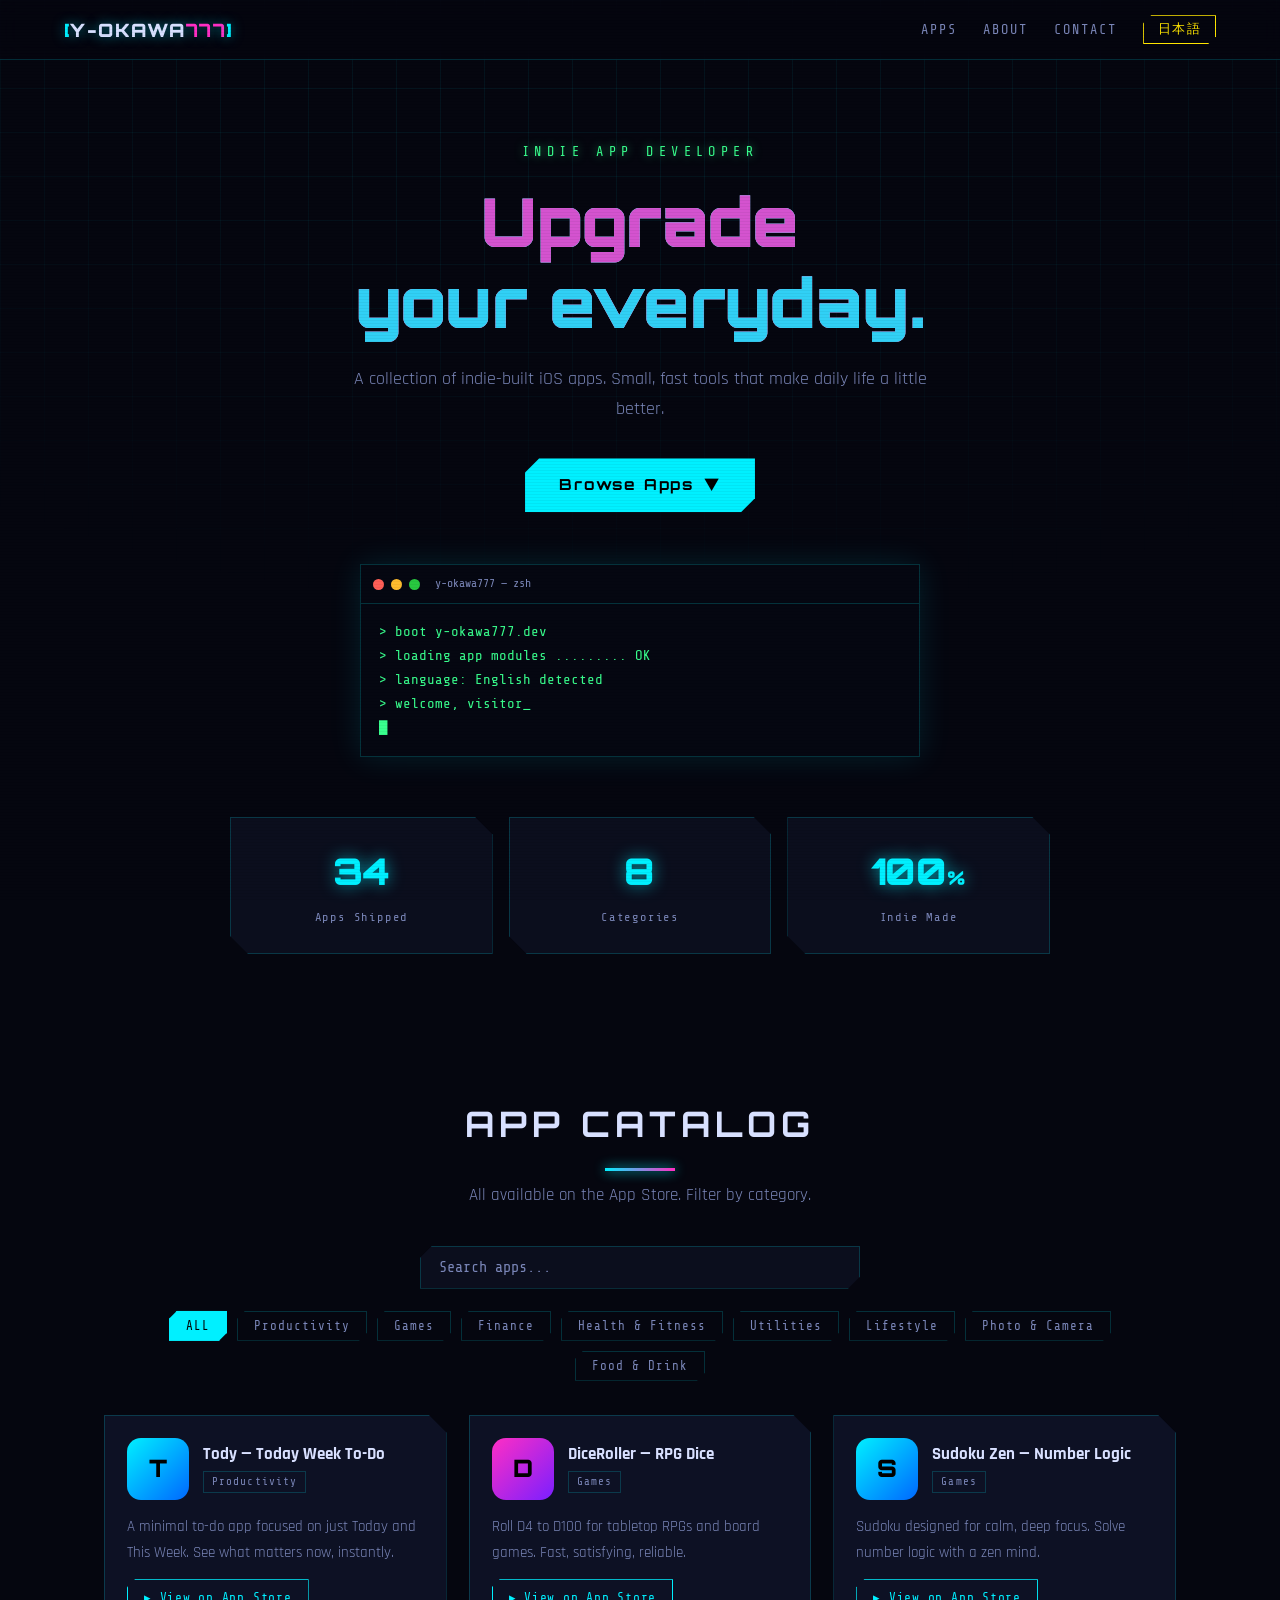
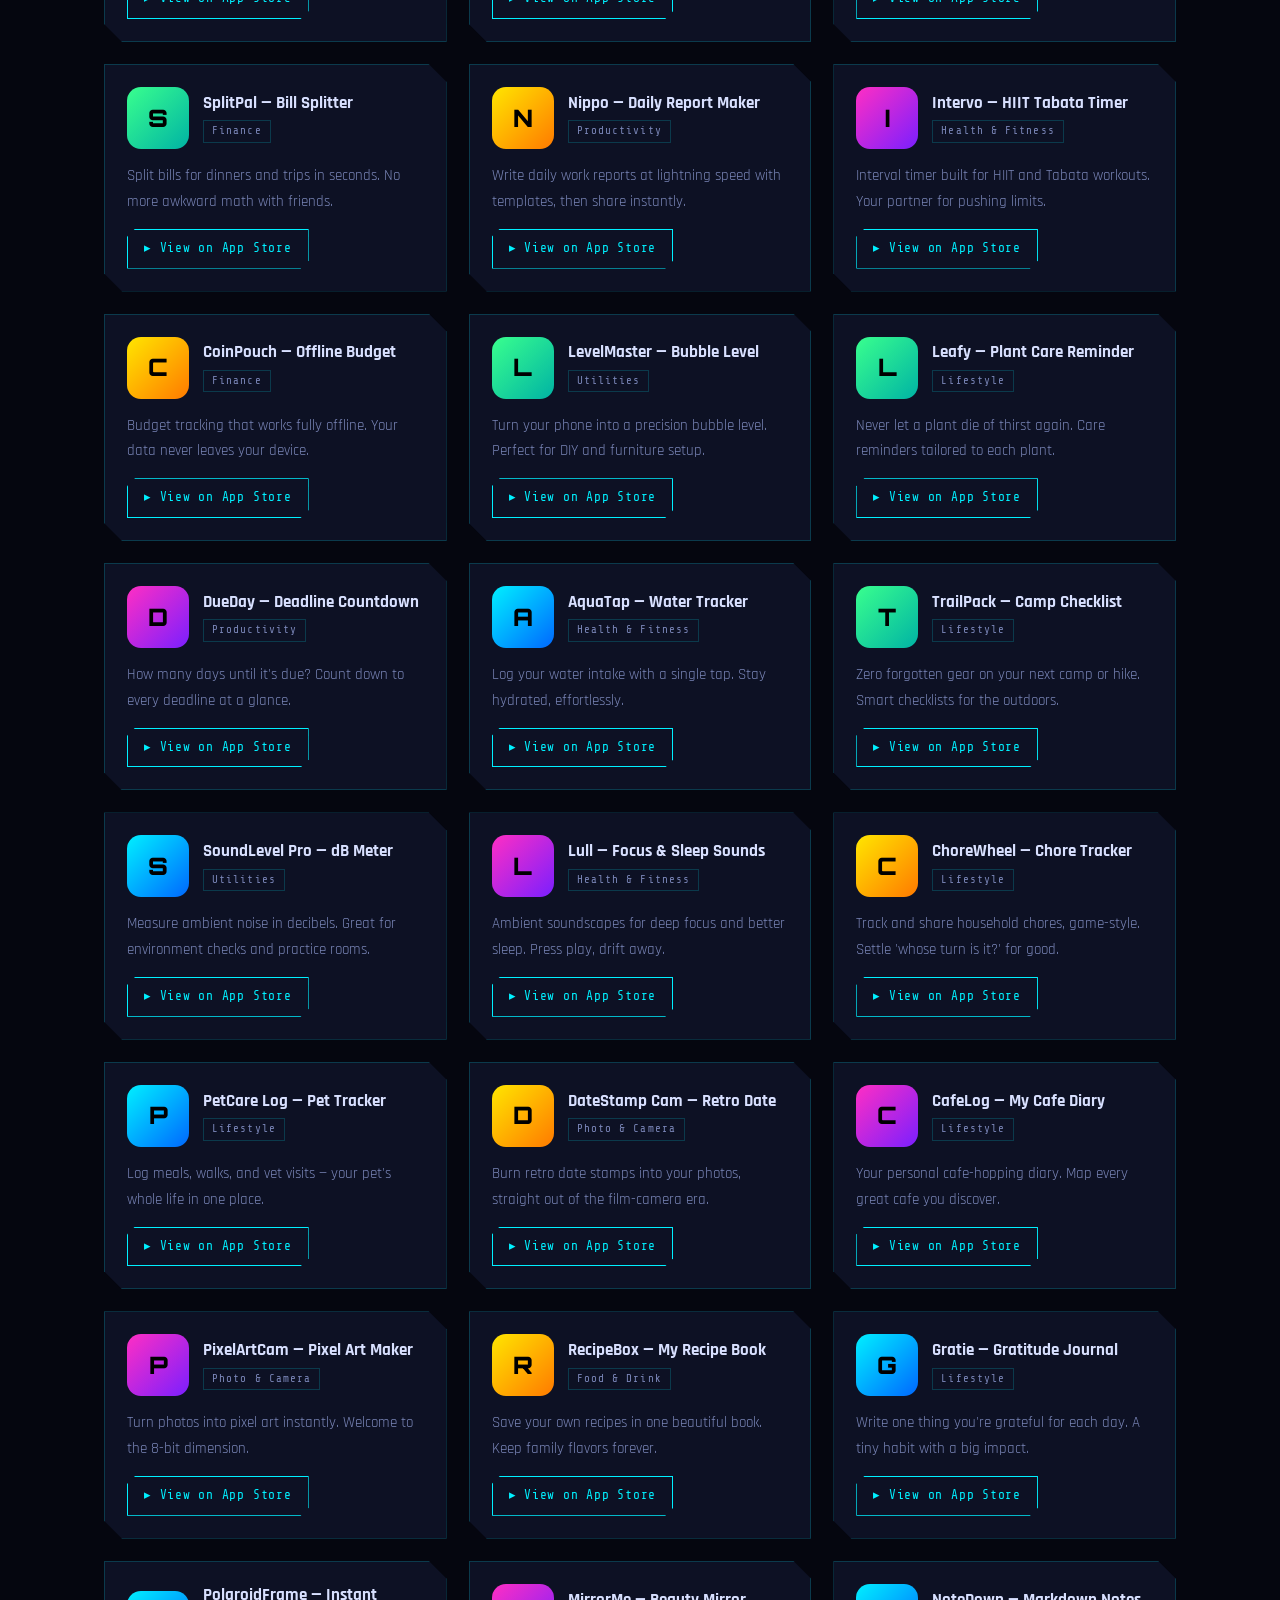
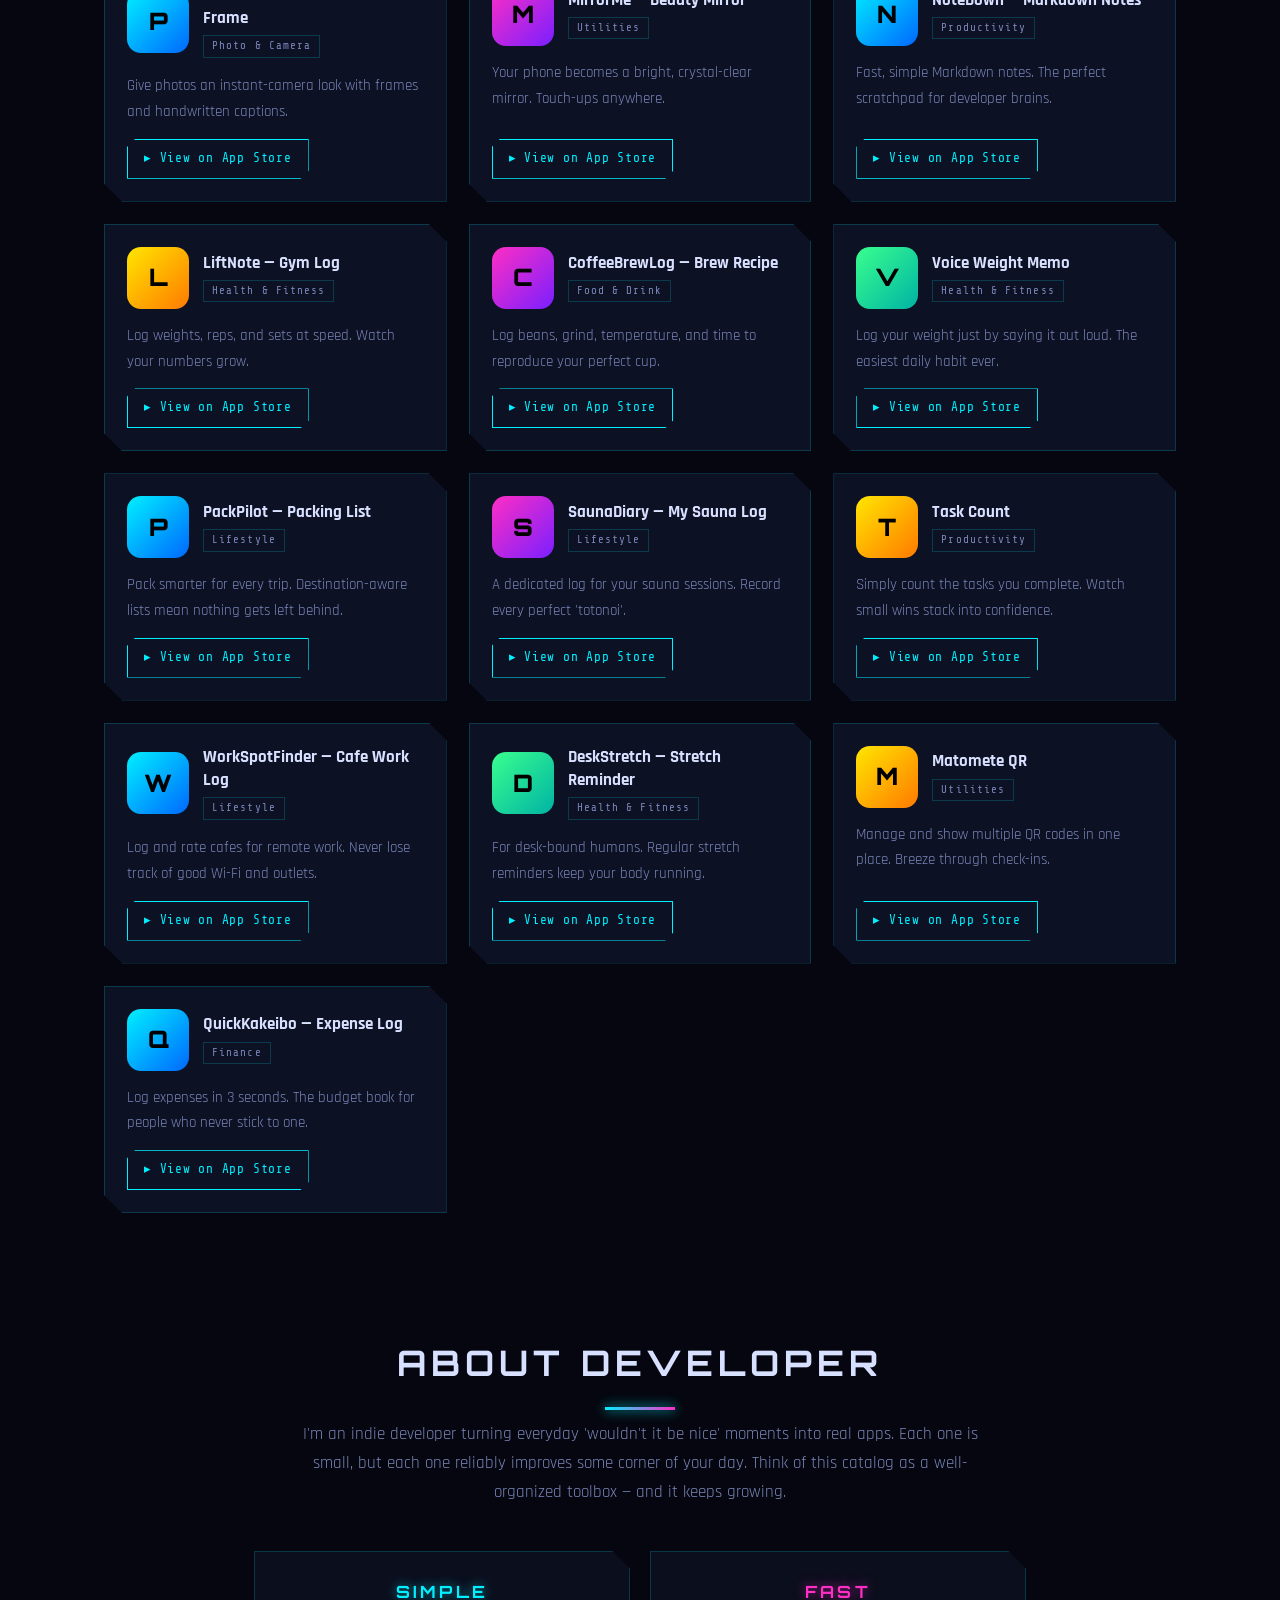
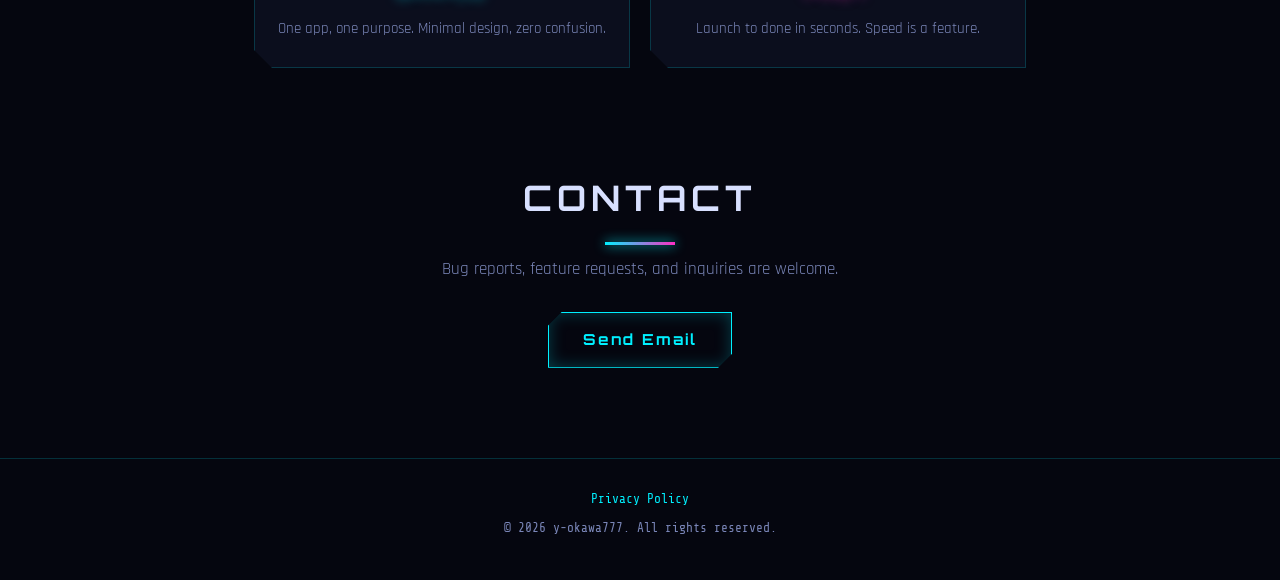
==== index.html @ a29d9a90 "サイバーパンク風デベロッパーサイトを新規作成 - 全34アプリのカタログを掲載する1ページ構成のサイト (index.html + assets/) - ブラウザ言語で日本語/英語を自動切替、手動トグ" ====
<!DOCTYPE html>
<html lang="ja">
<head>
  <meta charset="UTF-8">
  <meta name="viewport" content="width=device-width, initial-scale=1.0">
  <title>Y-OKAWA777 // Indie App Foundry</title>
  <meta name="description" content="個人開発iOSアプリのカタログ。Indie-built iOS apps that upgrade your everyday.">
  <meta property="og:title" content="Y-OKAWA777 // Indie App Foundry">
  <meta property="og:description" content="Indie-built iOS apps that upgrade your everyday.">
  <meta property="og:type" content="website">
  <link rel="preconnect" href="https://fonts.googleapis.com">
  <link rel="preconnect" href="https://fonts.gstatic.com" crossorigin>
  <link href="https://fonts.googleapis.com/css2?family=Orbitron:wght@500;700;900&family=Share+Tech+Mono&family=Rajdhani:wght@500;600;700&family=Noto+Sans+JP:wght@400;500;700&display=swap" rel="stylesheet">
  <link rel="stylesheet" href="assets/css/style.css">
  <link rel="icon" href="data:image/svg+xml,<svg xmlns='http://www.w3.org/2000/svg' viewBox='0 0 100 100'><text y='.9em' font-size='90'>⚡</text></svg>">
</head>
<body>
  <!-- 背景演出レイヤー -->
  <div class="bg-grid" aria-hidden="true"></div>
  <div class="scanlines" aria-hidden="true"></div>

  <!-- ヘッダー -->
  <header class="site-header">
    <a class="logo" href="#top">
      <span class="logo-bracket">[</span>Y-OKAWA<span class="logo-num">777</span><span class="logo-bracket">]</span>
    </a>
    <nav class="site-nav">
      <a href="#apps" data-i18n="nav.apps">APPS</a>
      <a href="#about" data-i18n="nav.about">ABOUT</a>
      <a href="#contact" data-i18n="nav.contact">CONTACT</a>
      <button id="lang-toggle" class="lang-toggle" type="button" aria-label="Switch language">
        <span data-i18n="lang.switch">EN</span>
      </button>
    </nav>
  </header>

  <main id="top">
    <!-- ヒーロー -->
    <section class="hero">
      <p class="hero-eyebrow" data-i18n="hero.eyebrow">INDIE APP DEVELOPER</p>
      <h1 class="hero-title">
        <span class="glitch" data-i18n="hero.title.line1">日常を、</span><br>
        <span class="glitch glitch-alt" data-i18n="hero.title.line2">アップグレードせよ。</span>
      </h1>
      <p class="hero-sub" data-i18n="hero.sub"></p>
      <a class="cta-btn" href="#apps"><span data-i18n="hero.cta">アプリを見る</span><span class="cta-arrow">▼</span></a>

      <!-- ターミナル風演出 -->
      <div class="terminal" aria-hidden="true">
        <div class="terminal-bar">
          <span class="t-dot t-red"></span><span class="t-dot t-yellow"></span><span class="t-dot t-green"></span>
          <span class="terminal-title">y-okawa777 — zsh</span>
        </div>
        <div class="terminal-body" id="terminal-body"></div>
      </div>

      <!-- 統計 -->
      <div class="stats">
        <div class="stat"><span class="stat-num" id="stat-apps">0</span><span class="stat-label" data-i18n="stats.apps">Apps</span></div>
        <div class="stat"><span class="stat-num" id="stat-cats">0</span><span class="stat-label" data-i18n="stats.categories">Categories</span></div>
        <div class="stat"><span class="stat-num">100<small>%</small></span><span class="stat-label" data-i18n="stats.indie">Indie</span></div>
      </div>
    </section>

    <!-- アプリカタログ -->
    <section class="apps-section" id="apps">
      <h2 class="section-title" data-i18n="apps.title">APP CATALOG</h2>
      <p class="section-sub" data-i18n="apps.sub"></p>

      <div class="catalog-controls">
        <input type="search" id="app-search" class="app-search" data-i18n-placeholder="search.placeholder" placeholder="Search apps...">
        <div class="filters" id="filters"></div>
      </div>

      <div class="app-grid" id="app-grid"></div>
      <p class="empty-msg" id="empty-msg" data-i18n="empty.result" hidden></p>
    </section>

    <!-- 開発者について -->
    <section class="about-section" id="about">
      <h2 class="section-title" data-i18n="about.title">ABOUT DEVELOPER</h2>
      <p class="about-body" data-i18n="about.body"></p>
      <div class="about-points">
        <div class="point neon-cyan">
          <h3 data-i18n="about.point1.title">SIMPLE</h3>
          <p data-i18n="about.point1.body"></p>
        </div>
        <div class="point neon-magenta">
          <h3 data-i18n="about.point2.title">FAST</h3>
          <p data-i18n="about.point2.body"></p>
        </div>
      </div>
    </section>

    <!-- コンタクト -->
    <section class="contact-section" id="contact">
      <h2 class="section-title" data-i18n="contact.title">CONTACT</h2>
      <p class="contact-body" data-i18n="contact.body"></p>
      <a class="cta-btn cta-outline" href="mailto:app.yutech@gmail.com"><span data-i18n="contact.cta">Send Email</span></a>
    </section>
  </main>

  <footer class="site-footer">
    <a href="privacy/ja.md" id="privacy-link" data-i18n="footer.privacy">Privacy Policy</a>
    <p>© <span id="year"></span> y-okawa777. <span data-i18n="footer.rights">All rights reserved.</span></p>
  </footer>

  <script src="assets/js/apps-data.js"></script>
  <script src="assets/js/i18n.js"></script>
  <script src="assets/js/main.js"></script>
</body>
</html>
---- assets/css/style.css ----
/* ============================================================
   Y-OKAWA777 デベロッパーサイト — サイバーパンクテーマ
   カラー変更は :root の変数を編集するだけで全体に反映される。
   ============================================================ */
:root {
  --bg: #05060f;
  --bg-panel: #0b0e1d;
  --bg-card: #0d1124;
  --cyan: #00f0ff;
  --magenta: #ff2ec4;
  --yellow: #ffe600;
  --green: #39ff8e;
  --text: #d8e0ff;
  --text-dim: #7a86b8;
  --line: rgba(0, 240, 255, 0.18);
  --font-display: "Orbitron", "Noto Sans JP", sans-serif;
  --font-mono: "Share Tech Mono", monospace;
  --font-body: "Rajdhani", "Noto Sans JP", sans-serif;
  /* カードの角を斜めに切るクリップ */
  --clip-card: polygon(0 0, calc(100% - 18px) 0, 100% 18px, 100% 100%, 18px 100%, 0 calc(100% - 18px));
}

* { margin: 0; padding: 0; box-sizing: border-box; }
html { scroll-behavior: smooth; }

body {
  background: var(--bg);
  color: var(--text);
  font-family: var(--font-body);
  font-size: 17px;
  line-height: 1.7;
  overflow-x: hidden;
}

/* ---------- 背景演出 ---------- */
.bg-grid {
  position: fixed; inset: 0; z-index: -2;
  background-image:
    linear-gradient(rgba(0, 240, 255, 0.06) 1px, transparent 1px),
    linear-gradient(90deg, rgba(0, 240, 255, 0.06) 1px, transparent 1px);
  background-size: 44px 44px;
  mask-image: radial-gradient(ellipse 90% 70% at 50% 0%, #000 30%, transparent 100%);
  -webkit-mask-image: radial-gradient(ellipse 90% 70% at 50% 0%, #000 30%, transparent 100%);
}
.scanlines {
  position: fixed; inset: 0; z-index: 9999; pointer-events: none;
  background: repeating-linear-gradient(0deg, rgba(0,0,0,0.12) 0 1px, transparent 1px 3px);
  opacity: 0.35;
}

/* ---------- ヘッダー ---------- */
.site-header {
  position: sticky; top: 0; z-index: 100;
  display: flex; align-items: center; justify-content: space-between; gap: 16px;
  padding: 14px 5vw;
  background: rgba(5, 6, 15, 0.82);
  backdrop-filter: blur(12px);
  border-bottom: 1px solid var(--line);
}
.logo {
  font-family: var(--font-display); font-weight: 900; font-size: 1.15rem;
  color: var(--text); text-decoration: none; letter-spacing: 0.08em;
  text-shadow: 0 0 12px rgba(0, 240, 255, 0.5);
}
.logo-bracket { color: var(--cyan); }
.logo-num { color: var(--magenta); }
.site-nav { display: flex; align-items: center; gap: 26px; }
.site-nav a {
  color: var(--text-dim); text-decoration: none;
  font-family: var(--font-mono); font-size: 0.85rem; letter-spacing: 0.15em;
  transition: color 0.2s, text-shadow 0.2s;
}
.site-nav a:hover { color: var(--cyan); text-shadow: 0 0 10px var(--cyan); }
.lang-toggle {
  font-family: var(--font-mono); font-size: 0.8rem; letter-spacing: 0.1em;
  color: var(--yellow); background: transparent;
  border: 1px solid var(--yellow); padding: 5px 14px; cursor: pointer;
  white-space: nowrap;
  clip-path: polygon(8px 0, 100% 0, 100% calc(100% - 8px), calc(100% - 8px) 100%, 0 100%, 0 8px);
  transition: background 0.2s, color 0.2s, box-shadow 0.2s;
}
.lang-toggle:hover { background: var(--yellow); color: #000; box-shadow: 0 0 18px rgba(255, 230, 0, 0.6); }

/* ---------- ヒーロー ---------- */
.hero { max-width: 1100px; margin: 0 auto; padding: 80px 5vw 60px; text-align: center; }
.hero-eyebrow {
  font-family: var(--font-mono); color: var(--green); letter-spacing: 0.4em;
  font-size: 0.85rem; margin-bottom: 18px;
  text-shadow: 0 0 10px rgba(57, 255, 142, 0.6);
}
.hero-title {
  font-family: var(--font-display); font-weight: 900;
  font-size: clamp(2.1rem, 6vw, 4.2rem); line-height: 1.2; margin-bottom: 22px;
}
/* グリッチ演出: 疑似要素を色ずれさせて重ねる */
.glitch { position: relative; display: inline-block; color: var(--text); }
.glitch::before, .glitch::after {
  content: attr(data-text); position: absolute; inset: 0; opacity: 0.8;
}
.glitch::before { color: var(--cyan); animation: glitch-shift 3.2s infinite steps(1); }
.glitch::after { color: var(--magenta); animation: glitch-shift 2.7s infinite steps(1) reverse; }
.glitch-alt::before { color: var(--magenta); }
.glitch-alt::after { color: var(--cyan); }
@keyframes glitch-shift {
  0%, 87%, 100% { transform: none; clip-path: inset(0 0 100% 0); }
  88% { transform: translate(-3px, 2px); clip-path: inset(10% 0 55% 0); }
  91% { transform: translate(3px, -2px); clip-path: inset(60% 0 15% 0); }
  94% { transform: translate(-2px, -1px); clip-path: inset(30% 0 40% 0); }
  97% { transform: none; clip-path: inset(0 0 100% 0); }
}
.hero-sub { color: var(--text-dim); max-width: 620px; margin: 0 auto 34px; font-size: 1.1rem; }

.cta-btn {
  display: inline-flex; align-items: center; gap: 10px;
  font-family: var(--font-display); font-weight: 700; letter-spacing: 0.12em;
  font-size: 0.95rem; color: #000; background: var(--cyan);
  padding: 14px 34px; text-decoration: none;
  clip-path: polygon(14px 0, 100% 0, 100% calc(100% - 14px), calc(100% - 14px) 100%, 0 100%, 0 14px);
  box-shadow: 0 0 24px rgba(0, 240, 255, 0.45);
  transition: transform 0.15s, box-shadow 0.2s;
}
.cta-btn:hover { transform: translateY(-2px); box-shadow: 0 0 40px rgba(0, 240, 255, 0.8); }
.cta-arrow { animation: bob 1.6s ease-in-out infinite; }
@keyframes bob { 0%, 100% { transform: translateY(0); } 50% { transform: translateY(4px); } }
.cta-outline {
  background: transparent; color: var(--cyan);
  border: 1px solid var(--cyan); box-shadow: 0 0 16px rgba(0, 240, 255, 0.25) inset;
}
.cta-outline:hover { background: var(--cyan); color: #000; }

/* ---------- ターミナル ---------- */
.terminal {
  max-width: 560px; margin: 52px auto 0; text-align: left;
  background: rgba(6, 8, 18, 0.92); border: 1px solid var(--line);
  box-shadow: 0 0 30px rgba(0, 240, 255, 0.12);
}
.terminal-bar {
  display: flex; align-items: center; gap: 7px;
  padding: 9px 12px; border-bottom: 1px solid var(--line);
}
.t-dot { width: 11px; height: 11px; border-radius: 50%; }
.t-red { background: #ff5f57; } .t-yellow { background: #febc2e; } .t-green { background: #28c840; }
.terminal-title { margin-left: 8px; font-family: var(--font-mono); font-size: 0.72rem; color: var(--text-dim); }
.terminal-body {
  padding: 16px 18px; font-family: var(--font-mono); font-size: 0.88rem;
  color: var(--green); min-height: 118px; white-space: pre-wrap;
}
.terminal-body .cursor { animation: blink 0.9s steps(1) infinite; }
@keyframes blink { 50% { opacity: 0; } }

/* ---------- 統計 ---------- */
.stats {
  display: grid; grid-template-columns: repeat(auto-fit, minmax(150px, 1fr));
  gap: 16px; max-width: 820px; margin: 60px auto 0;
}
.stat {
  padding: 22px 10px; background: var(--bg-panel);
  border: 1px solid var(--line); clip-path: var(--clip-card);
}
.stat-num {
  display: block; font-family: var(--font-display); font-weight: 900;
  font-size: 2.3rem; color: var(--cyan); text-shadow: 0 0 16px rgba(0, 240, 255, 0.6);
}
.stat-num small { font-size: 1.2rem; }
.stat-label { font-family: var(--font-mono); font-size: 0.75rem; color: var(--text-dim); letter-spacing: 0.15em; }

/* ---------- セクション共通 ---------- */
.section-title {
  font-family: var(--font-display); font-weight: 700;
  font-size: clamp(1.5rem, 4vw, 2.2rem); letter-spacing: 0.14em;
  text-align: center; margin-bottom: 10px; position: relative;
}
.section-title::after {
  content: ""; display: block; width: 70px; height: 3px; margin: 14px auto 0;
  background: linear-gradient(90deg, var(--cyan), var(--magenta));
  box-shadow: 0 0 12px var(--cyan);
}
.section-sub { text-align: center; color: var(--text-dim); margin-bottom: 36px; }

/* ---------- カタログ ---------- */
.apps-section { max-width: 1200px; margin: 0 auto; padding: 80px 5vw; }
.catalog-controls { margin-bottom: 34px; }
.app-search {
  display: block; width: min(440px, 100%); margin: 0 auto 22px;
  background: var(--bg-panel); color: var(--text);
  border: 1px solid var(--line); padding: 12px 18px;
  font-family: var(--font-mono); font-size: 0.95rem;
  clip-path: polygon(12px 0, 100% 0, 100% calc(100% - 12px), calc(100% - 12px) 100%, 0 100%, 0 12px);
  outline: none; transition: border-color 0.2s, box-shadow 0.2s;
}
.app-search:focus { border-color: var(--cyan); box-shadow: 0 0 16px rgba(0, 240, 255, 0.35); }
.app-search::placeholder { color: var(--text-dim); }

.filters { display: flex; flex-wrap: wrap; gap: 10px; justify-content: center; }
.filter-btn {
  font-family: var(--font-mono); font-size: 0.78rem; letter-spacing: 0.08em;
  color: var(--text-dim); background: transparent; border: 1px solid var(--line);
  padding: 7px 16px; cursor: pointer;
  clip-path: polygon(8px 0, 100% 0, 100% calc(100% - 8px), calc(100% - 8px) 100%, 0 100%, 0 8px);
  transition: all 0.2s;
}
.filter-btn:hover { color: var(--cyan); border-color: var(--cyan); }
.filter-btn.active {
  color: #000; background: var(--cyan); border-color: var(--cyan);
  box-shadow: 0 0 14px rgba(0, 240, 255, 0.5);
}

.app-grid {
  display: grid; grid-template-columns: repeat(auto-fill, minmax(290px, 1fr));
  gap: 22px;
}

/* ---------- アプリカード ---------- */
.app-card {
  position: relative; display: flex; flex-direction: column; gap: 14px;
  background: var(--bg-card); border: 1px solid var(--line);
  padding: 22px; clip-path: var(--clip-card);
  opacity: 0; transform: translateY(24px);
  transition: opacity 0.5s, transform 0.5s, border-color 0.25s, box-shadow 0.25s;
}
.app-card.visible { opacity: 1; transform: translateY(0); }
.app-card:hover { transform: translateY(-5px); }
/* アクセントカラー別ホバーグロー */
.app-card[data-accent="cyan"]:hover    { border-color: var(--cyan);    box-shadow: 0 0 26px rgba(0, 240, 255, 0.35); }
.app-card[data-accent="magenta"]:hover { border-color: var(--magenta); box-shadow: 0 0 26px rgba(255, 46, 196, 0.35); }
.app-card[data-accent="yellow"]:hover  { border-color: var(--yellow);  box-shadow: 0 0 26px rgba(255, 230, 0, 0.30); }
.app-card[data-accent="green"]:hover   { border-color: var(--green);   box-shadow: 0 0 26px rgba(57, 255, 142, 0.30); }

.card-head { display: flex; align-items: center; gap: 14px; }
.app-icon {
  width: 62px; height: 62px; border-radius: 14px; flex-shrink: 0;
  border: 1px solid var(--line); object-fit: cover;
  background: var(--bg-panel);
}
/* アイコン取得前のプレースホルダ (頭文字表示) */
.app-icon-ph {
  width: 62px; height: 62px; border-radius: 14px; flex-shrink: 0;
  display: flex; align-items: center; justify-content: center;
  font-family: var(--font-display); font-weight: 900; font-size: 1.5rem; color: #000;
}
.app-icon-ph[data-accent="cyan"]    { background: linear-gradient(135deg, var(--cyan), #0068ff); }
.app-icon-ph[data-accent="magenta"] { background: linear-gradient(135deg, var(--magenta), #7a1fff); }
.app-icon-ph[data-accent="yellow"]  { background: linear-gradient(135deg, var(--yellow), #ff7a00); }
.app-icon-ph[data-accent="green"]   { background: linear-gradient(135deg, var(--green), #00b3a4); }

.app-name { font-family: var(--font-body); font-weight: 700; font-size: 1.08rem; line-height: 1.35; }
.app-category {
  display: inline-block; margin-top: 4px;
  font-family: var(--font-mono); font-size: 0.68rem; letter-spacing: 0.1em;
  color: var(--text-dim); border: 1px solid var(--line); padding: 1px 8px;
}
.app-desc { color: var(--text-dim); font-size: 0.95rem; flex-grow: 1; }
.app-link {
  display: inline-flex; align-items: center; gap: 8px; align-self: flex-start;
  font-family: var(--font-mono); font-size: 0.8rem; letter-spacing: 0.06em;
  color: var(--cyan); text-decoration: none;
  border: 1px solid var(--cyan); padding: 8px 16px;
  clip-path: polygon(8px 0, 100% 0, 100% calc(100% - 8px), calc(100% - 8px) 100%, 0 100%, 0 8px);
  transition: background 0.2s, color 0.2s, box-shadow 0.2s;
}
.app-link:hover { background: var(--cyan); color: #000; box-shadow: 0 0 18px rgba(0, 240, 255, 0.55); }
.empty-msg { text-align: center; color: var(--text-dim); font-family: var(--font-mono); padding: 40px 0; }

/* ---------- ABOUT ---------- */
.about-section { max-width: 900px; margin: 0 auto; padding: 40px 5vw 80px; }
.about-body { text-align: center; color: var(--text-dim); max-width: 680px; margin: 0 auto 44px; }
.about-points { display: grid; grid-template-columns: repeat(auto-fit, minmax(220px, 1fr)); gap: 20px; }
.point {
  background: var(--bg-panel); border: 1px solid var(--line);
  padding: 26px 22px; clip-path: var(--clip-card); text-align: center;
}
.point h3 { font-family: var(--font-display); letter-spacing: 0.18em; margin-bottom: 10px; font-size: 1.05rem; }
.point p { color: var(--text-dim); font-size: 0.92rem; }
.neon-cyan h3    { color: var(--cyan);    text-shadow: 0 0 12px rgba(0, 240, 255, 0.6); }
.neon-magenta h3 { color: var(--magenta); text-shadow: 0 0 12px rgba(255, 46, 196, 0.6); }
.neon-yellow h3  { color: var(--yellow);  text-shadow: 0 0 12px rgba(255, 230, 0, 0.6); }

/* ---------- CONTACT ---------- */
.contact-section { text-align: center; padding: 20px 5vw 90px; }
.contact-body { color: var(--text-dim); margin-bottom: 28px; }

/* ---------- フッター ---------- */
.site-footer {
  text-align: center; padding: 30px 5vw 40px;
  border-top: 1px solid var(--line);
  font-family: var(--font-mono); font-size: 0.8rem; color: var(--text-dim);
}
.site-footer a { color: var(--cyan); text-decoration: none; }
.site-footer a:hover { text-shadow: 0 0 10px var(--cyan); }
.site-footer p { margin-top: 8px; }

/* ---------- レスポンシブ ---------- */
@media (max-width: 640px) {
  .site-header { flex-wrap: wrap; justify-content: center; row-gap: 10px; }
  .logo { font-size: 1rem; white-space: nowrap; }
  .site-nav { width: 100%; justify-content: center; gap: 16px; }
  .site-nav a { font-size: 0.75rem; }
  .lang-toggle { padding: 4px 10px; font-size: 0.72rem; }
  .hero { padding-top: 56px; }
  .stats { grid-template-columns: repeat(2, 1fr); }
}

/* アニメーション抑制設定を尊重 */
@media (prefers-reduced-motion: reduce) {
  *, *::before, *::after { animation: none !important; transition: none !important; }
  .app-card { opacity: 1; transform: none; }
}
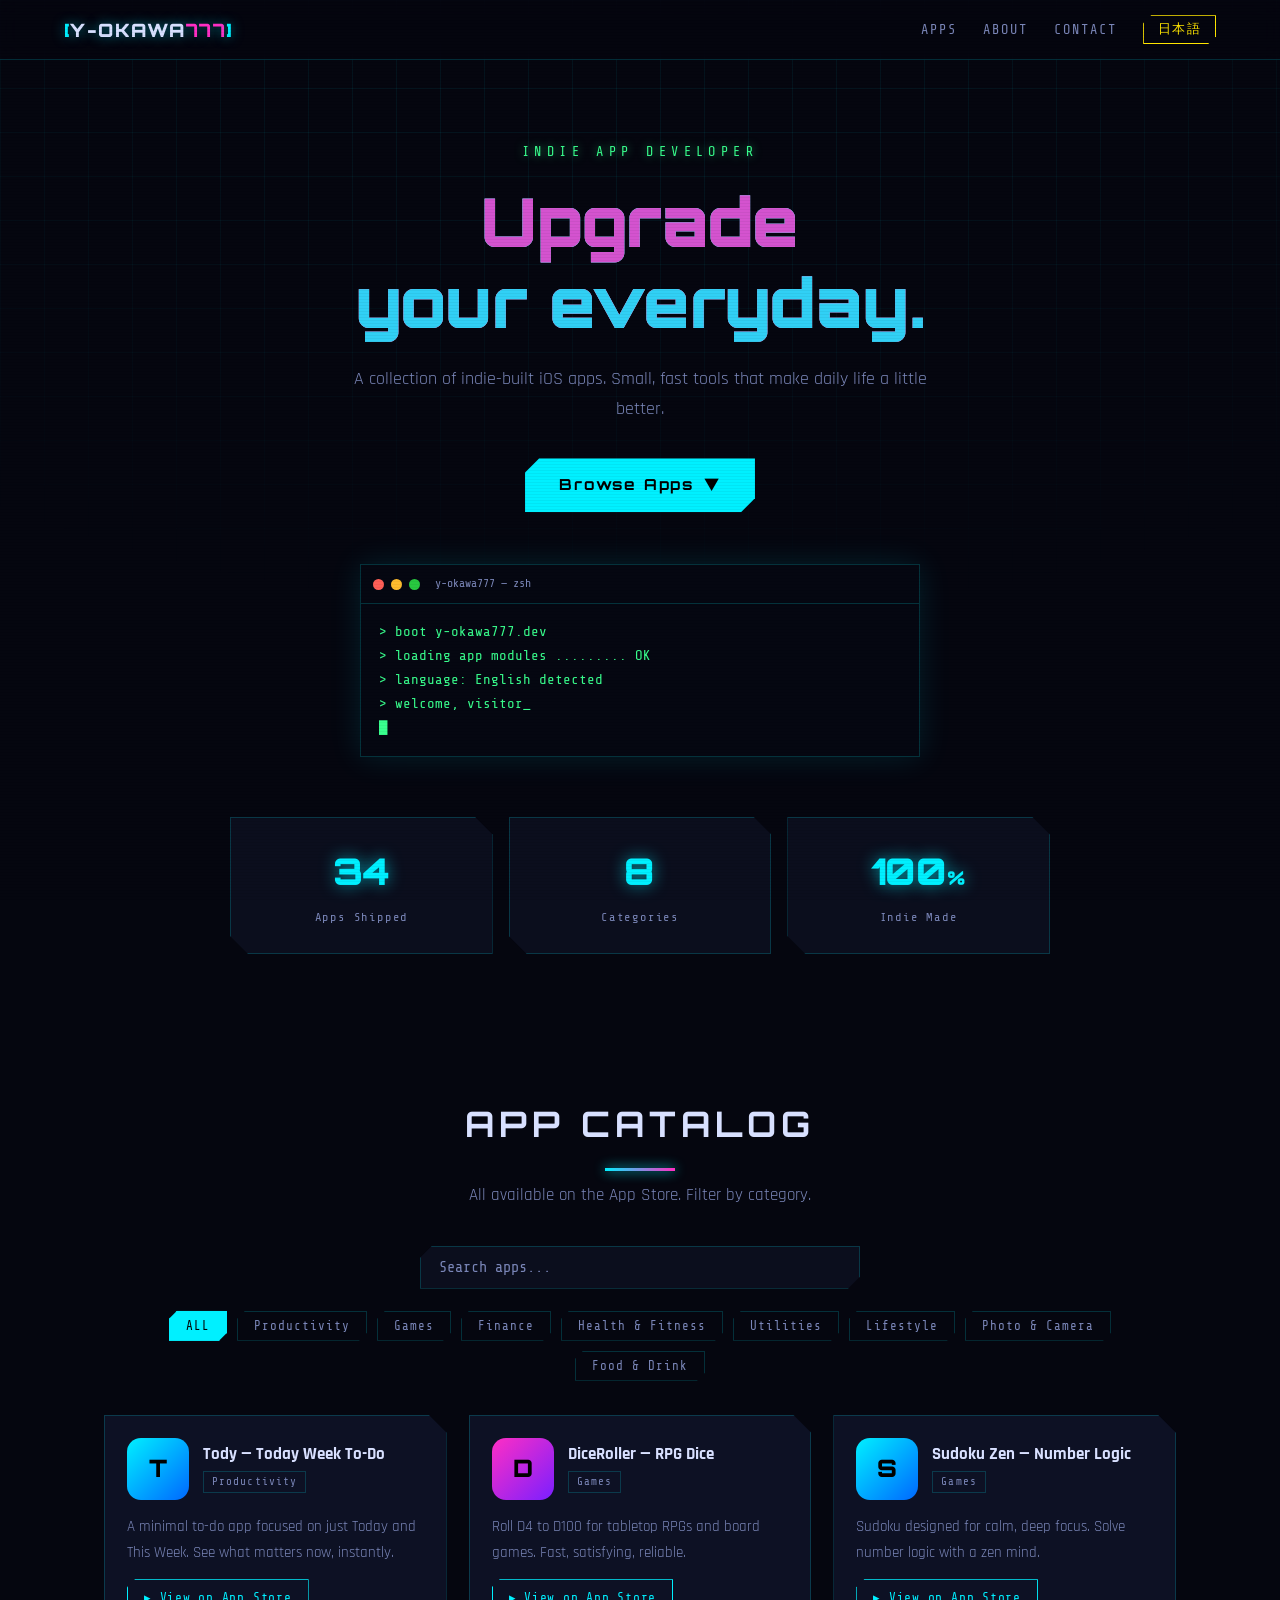
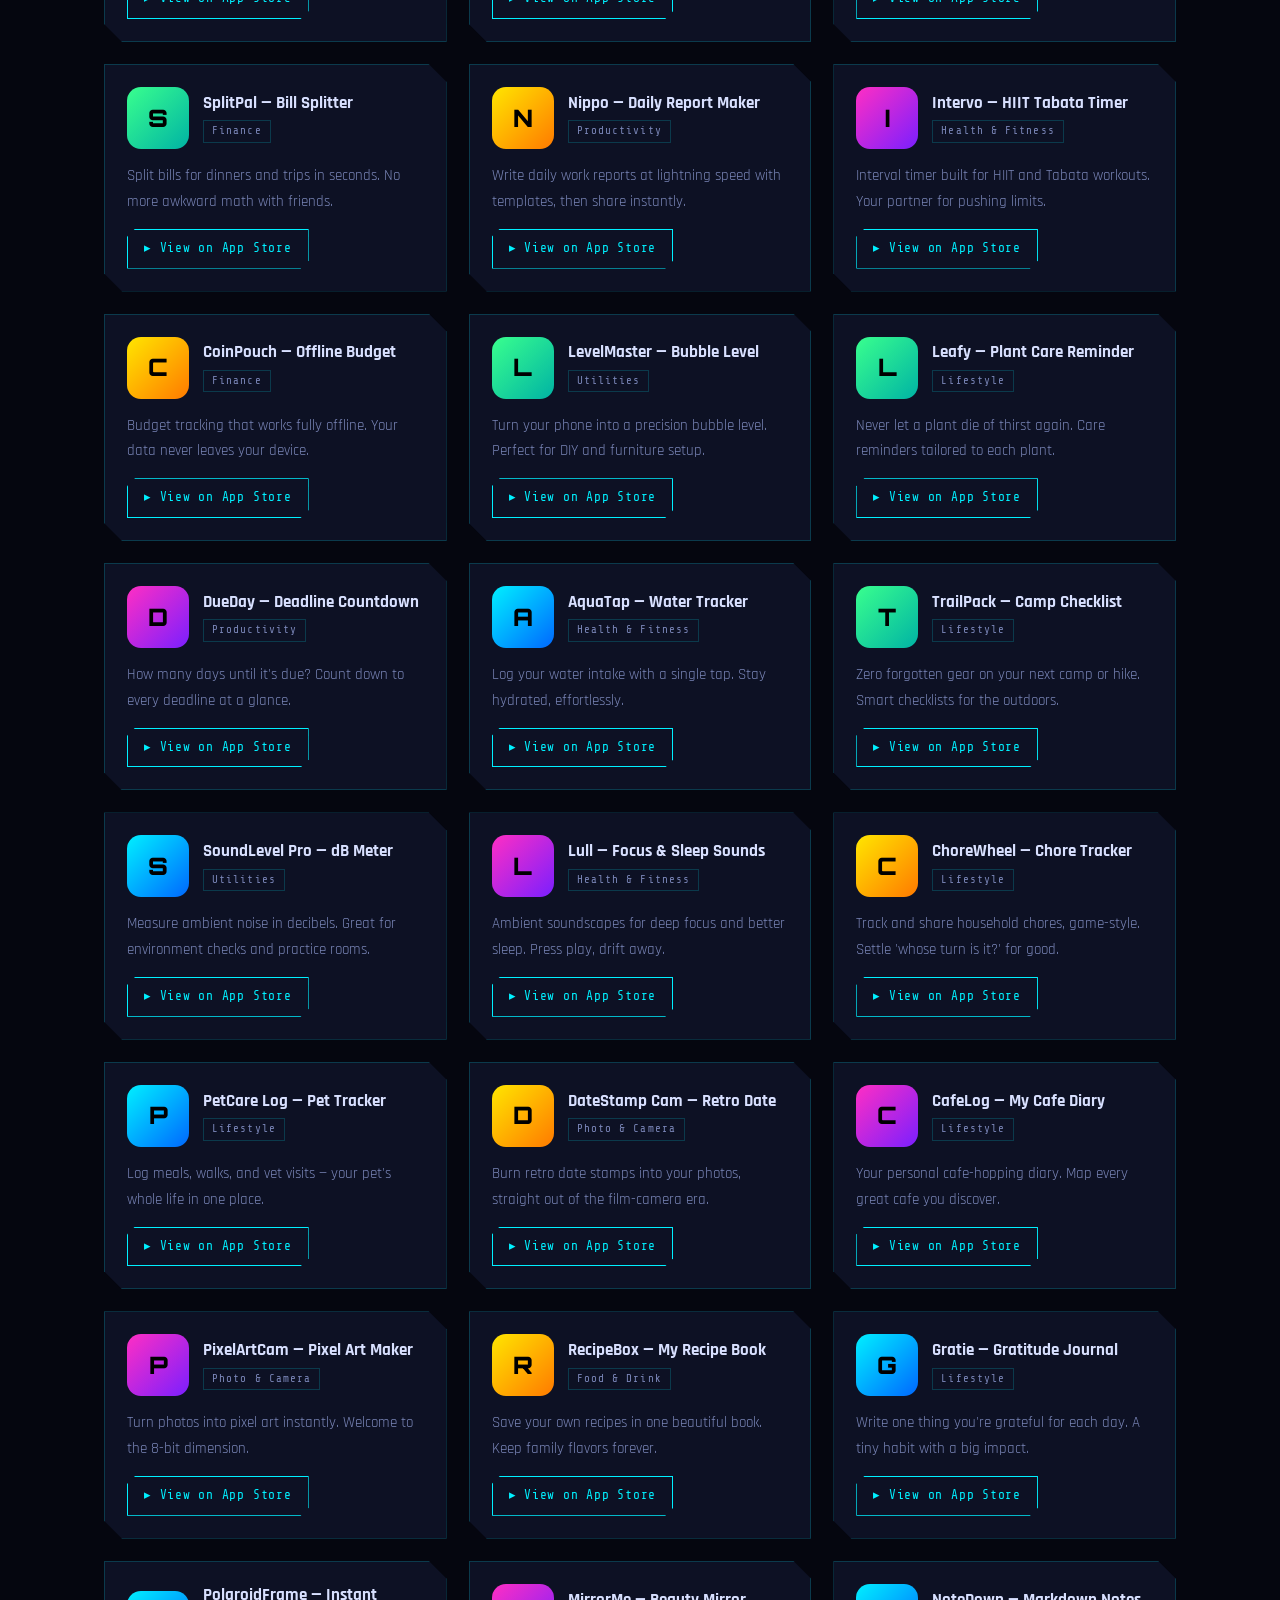
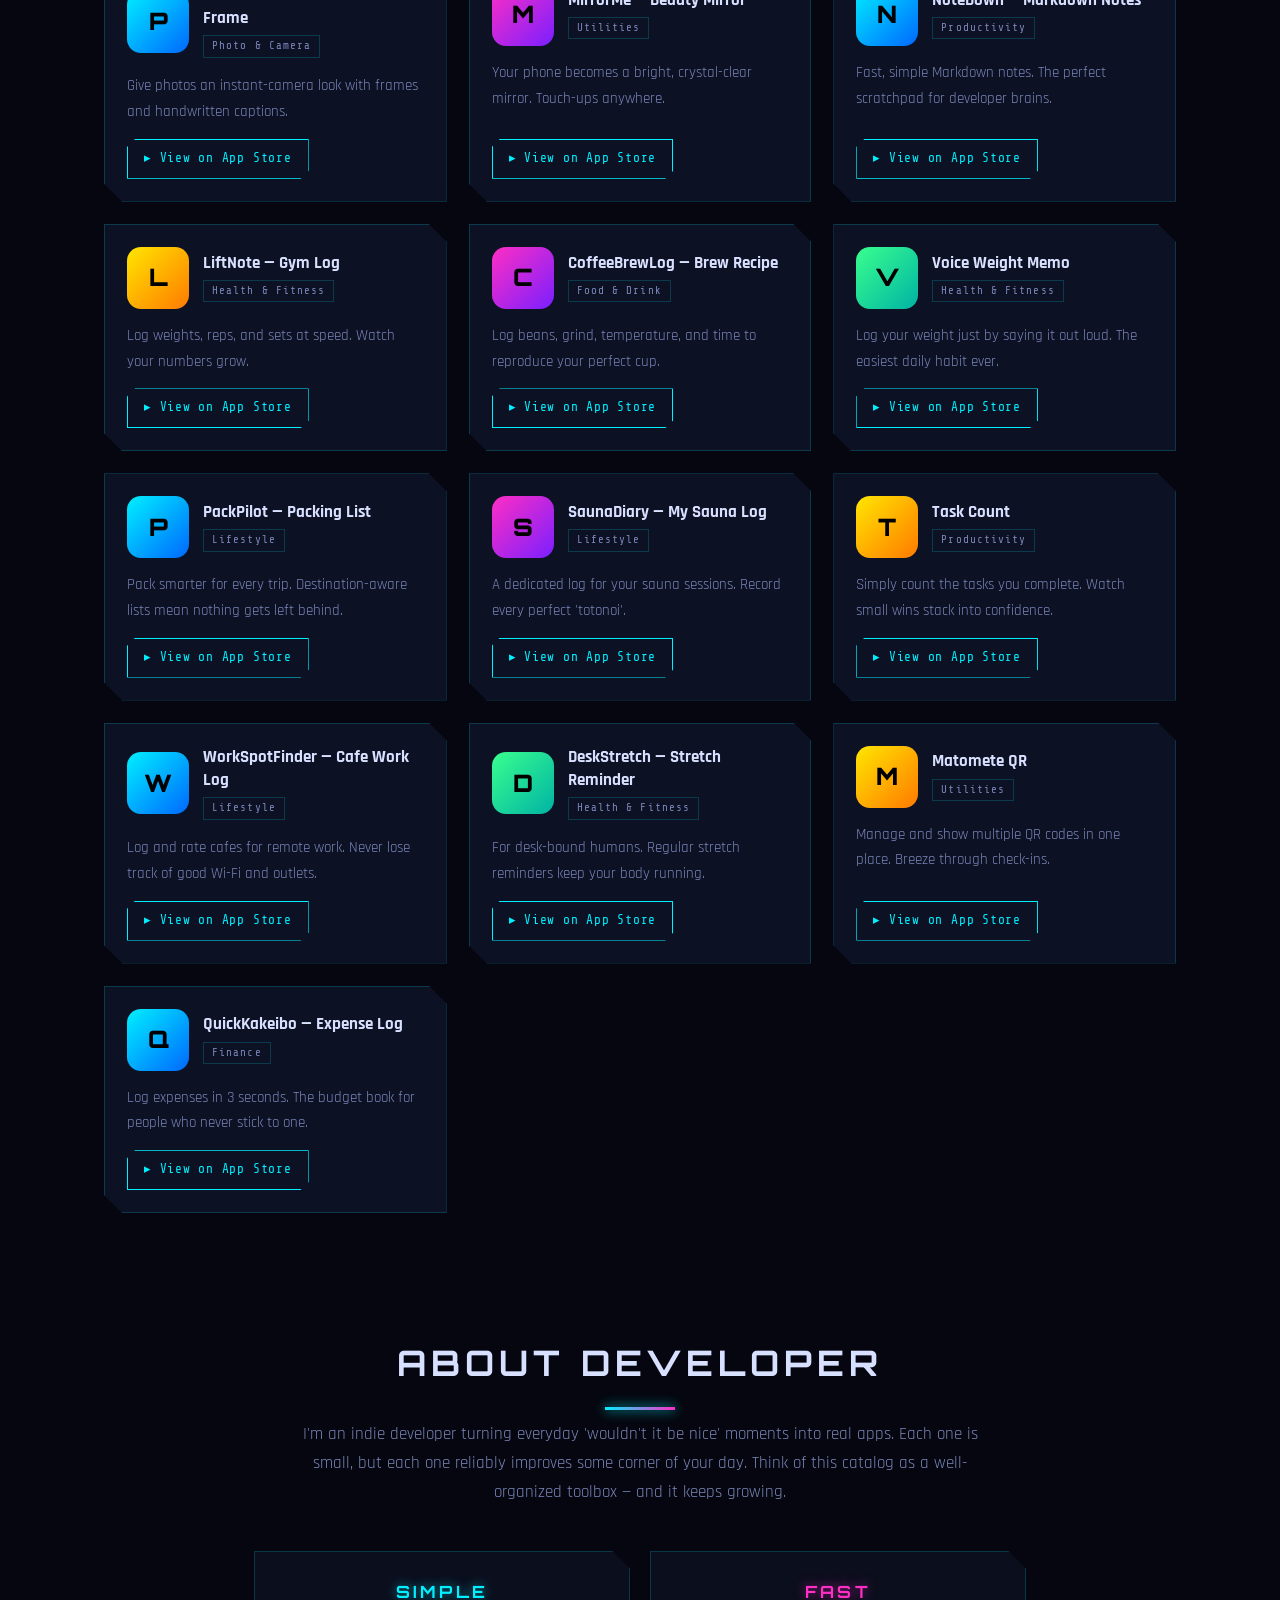
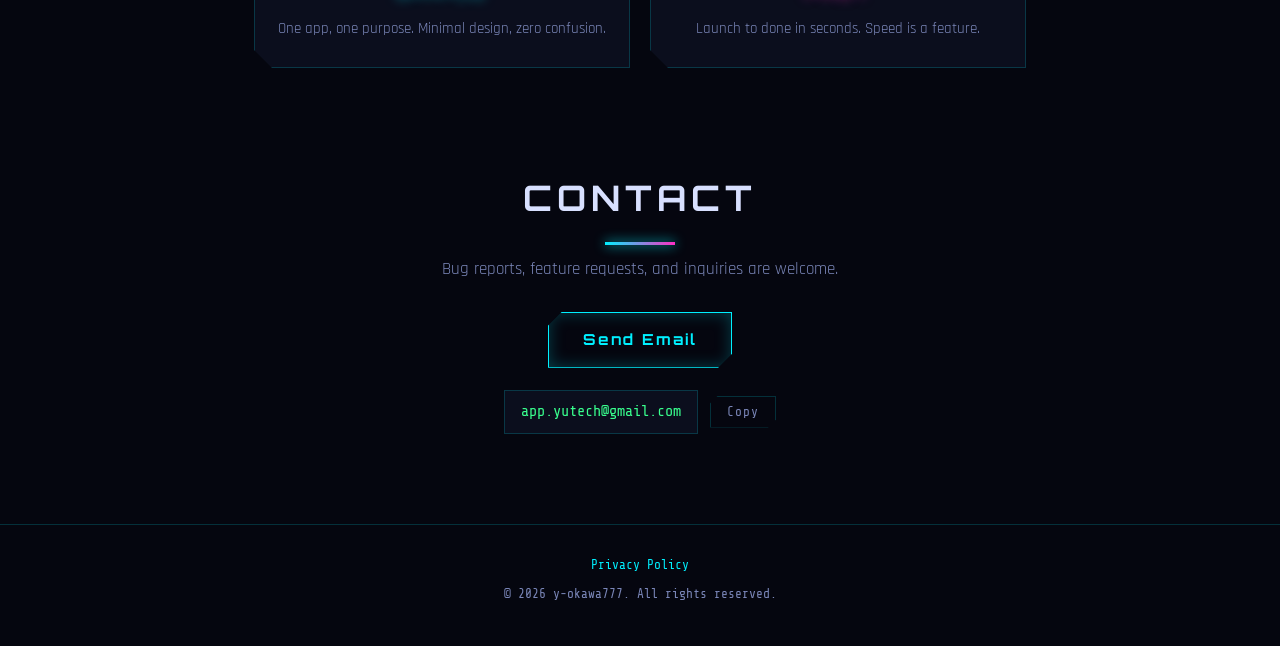
==== commit 47f5c6a1: "実サイトの不具合を修正: アイコン取得とメール導線 - アプリアイコン取得を fetch+CORS から JSONP (iTunes API公式サポート) に変更。   GitHub Pages 上で" ====
--- a/index.html
+++ b/index.html
@@ -97,6 +97,11 @@
       <h2 class="section-title" data-i18n="contact.title">CONTACT</h2>
       <p class="contact-body" data-i18n="contact.body"></p>
       <a class="cta-btn cta-outline" href="mailto:app.yutech@gmail.com"><span data-i18n="contact.cta">Send Email</span></a>
+      <!-- メールアプリ未設定のブラウザ向け: アドレス表示+コピー -->
+      <div class="contact-email">
+        <code id="contact-address">app.yutech@gmail.com</code>
+        <button type="button" id="copy-email" class="copy-btn" data-i18n="contact.copy">Copy</button>
+      </div>
     </section>
   </main>
 
--- a/assets/css/style.css
+++ b/assets/css/style.css
@@ -278,6 +278,23 @@
 /* ---------- CONTACT ---------- */
 .contact-section { text-align: center; padding: 20px 5vw 90px; }
 .contact-body { color: var(--text-dim); margin-bottom: 28px; }
+.contact-email {
+  display: flex; align-items: center; justify-content: center; gap: 12px;
+  flex-wrap: wrap; margin-top: 22px;
+}
+.contact-email code {
+  font-family: var(--font-mono); font-size: 0.95rem; color: var(--green);
+  background: var(--bg-panel); border: 1px solid var(--line); padding: 8px 16px;
+}
+.copy-btn {
+  font-family: var(--font-mono); font-size: 0.8rem; letter-spacing: 0.08em;
+  color: var(--text-dim); background: transparent; border: 1px solid var(--line);
+  padding: 8px 16px; cursor: pointer;
+  clip-path: polygon(8px 0, 100% 0, 100% calc(100% - 8px), calc(100% - 8px) 100%, 0 100%, 0 8px);
+  transition: all 0.2s;
+}
+.copy-btn:hover { color: var(--cyan); border-color: var(--cyan); }
+.copy-btn.copied { color: #000; background: var(--green); border-color: var(--green); }
 
 /* ---------- フッター ---------- */
 .site-footer {
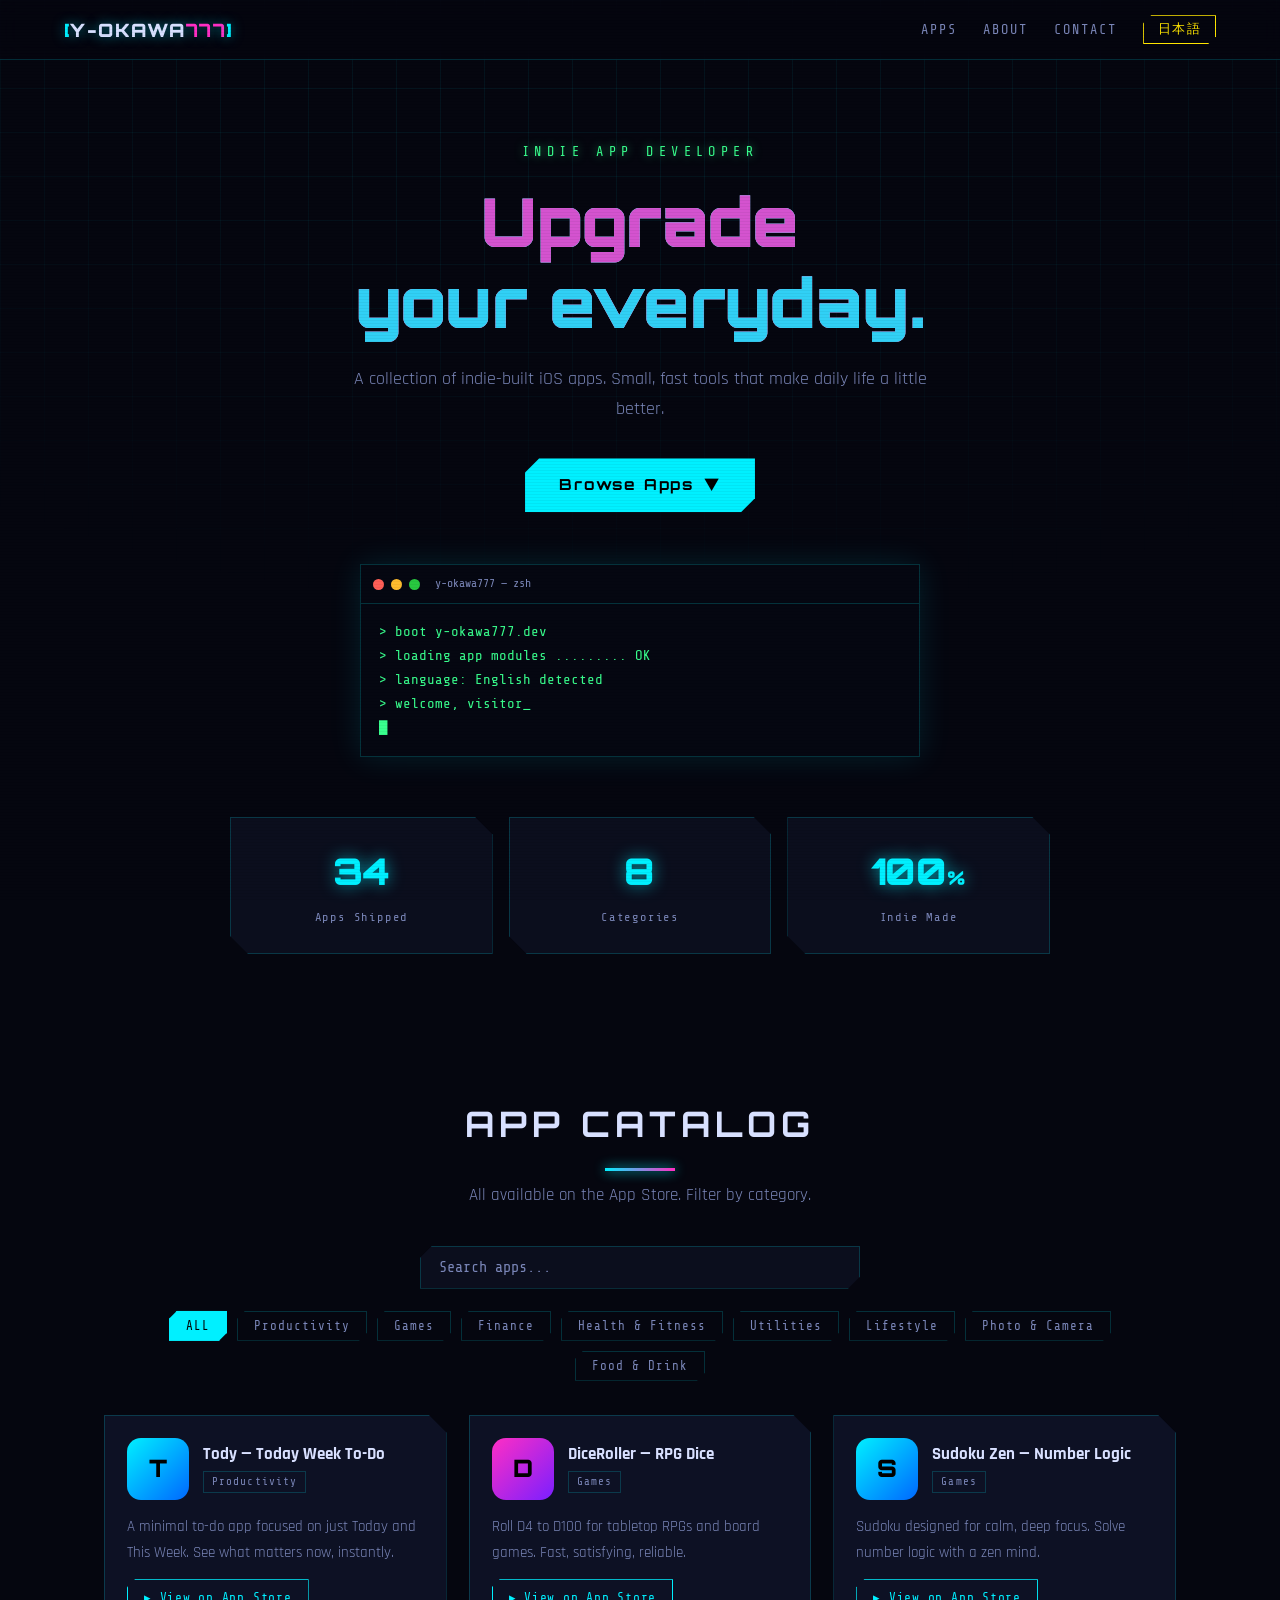
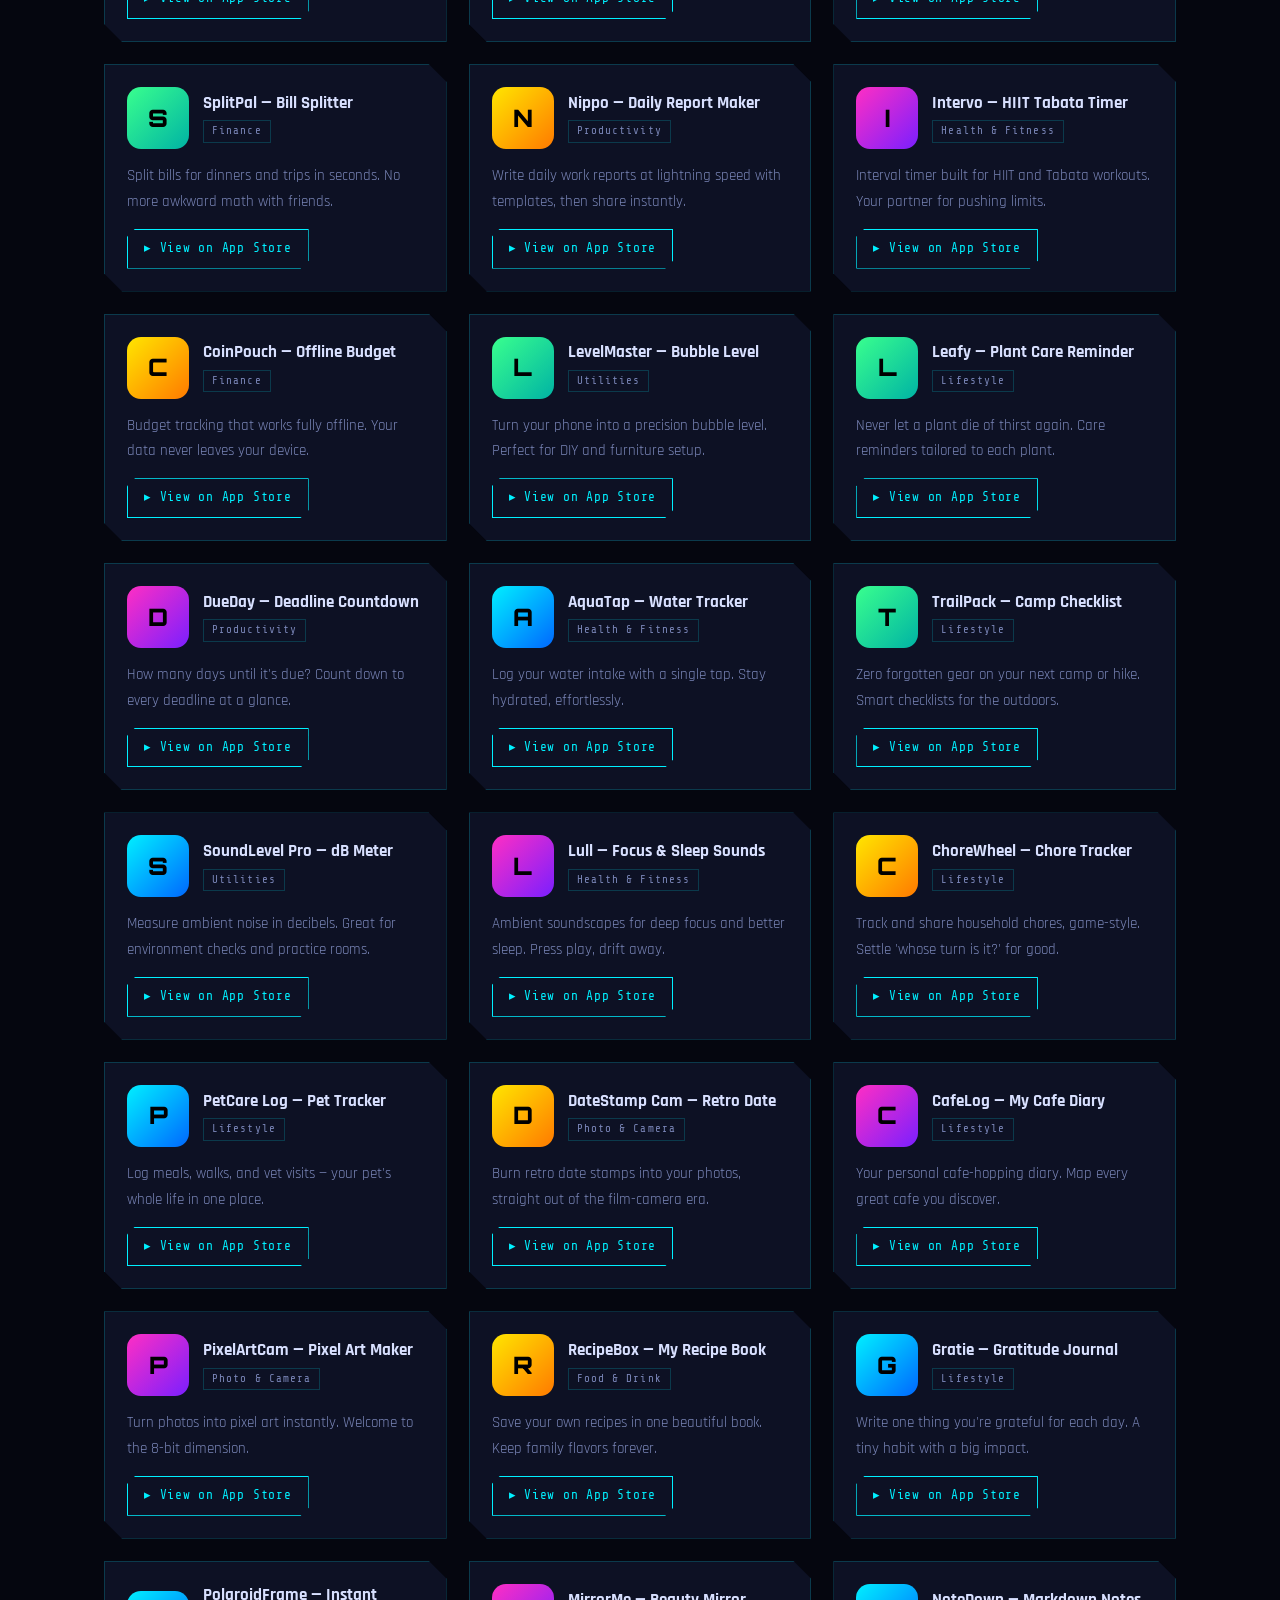
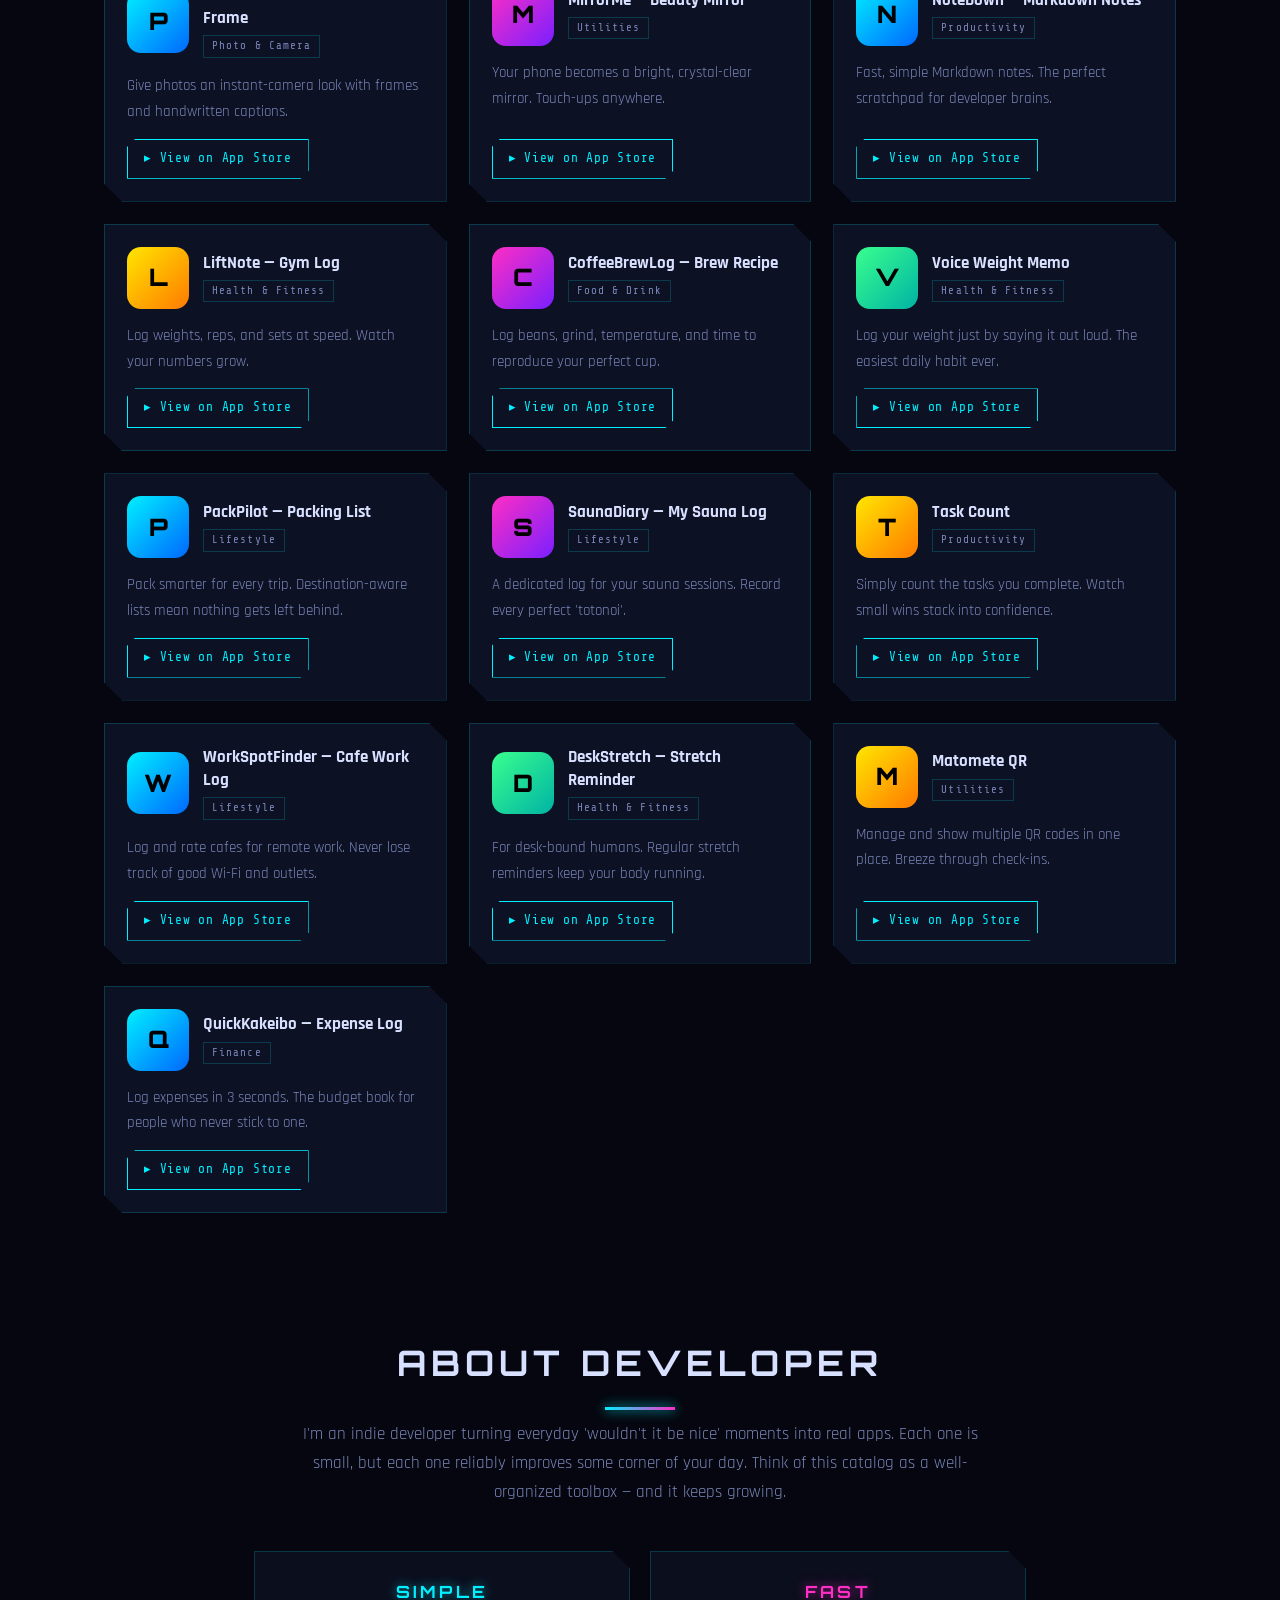
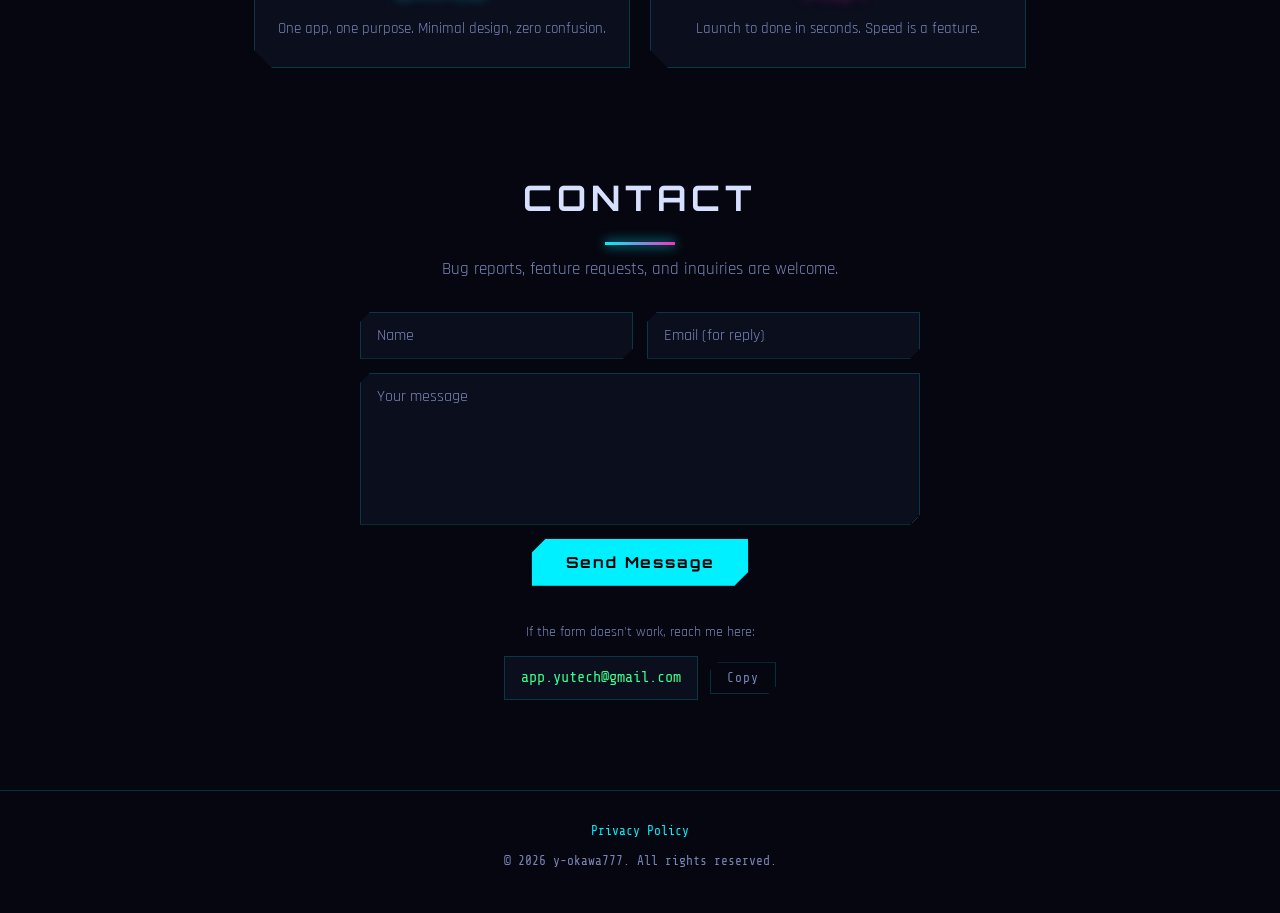
==== commit 17130241: "Formspree経由の問い合わせフォームを追加 - CONTACT にサイトデザインに合わせた入力フォーム(名前/メール/本文)を実装 - 送信先は Formspree エンドポイント (xkodr" ====
--- a/index.html
+++ b/index.html
@@ -96,8 +96,21 @@
     <section class="contact-section" id="contact">
       <h2 class="section-title" data-i18n="contact.title">CONTACT</h2>
       <p class="contact-body" data-i18n="contact.body"></p>
-      <a class="cta-btn cta-outline" href="mailto:app.yutech@gmail.com"><span data-i18n="contact.cta">Send Email</span></a>
-      <!-- メールアプリ未設定のブラウザ向け: アドレス表示+コピー -->
+      <!-- 問い合わせフォーム (Formspree経由で app.yutech@gmail.com に届く) -->
+      <form id="contact-form" class="contact-form" action="https://formspree.io/f/xkodrbdb" method="POST" novalidate="false">
+        <div class="form-row">
+          <input type="text" name="name" required data-i18n-placeholder="form.name" placeholder="Name">
+          <input type="email" name="email" required data-i18n-placeholder="form.email" placeholder="Email">
+        </div>
+        <textarea name="message" rows="6" required data-i18n-placeholder="form.message" placeholder="Message"></textarea>
+        <!-- スパムボット対策 (人間には見えないフィールド) -->
+        <input type="text" name="_gotcha" class="gotcha" tabindex="-1" autocomplete="off" aria-hidden="true">
+        <button type="submit" class="cta-btn form-submit"><span data-i18n="form.send">Send</span></button>
+        <p id="form-status" class="form-status" role="status" hidden></p>
+      </form>
+
+      <!-- フォームが使えない場合の代替: アドレス表示+コピー -->
+      <p class="contact-alt" data-i18n="contact.alt"></p>
       <div class="contact-email">
         <code id="contact-address">app.yutech@gmail.com</code>
         <button type="button" id="copy-email" class="copy-btn" data-i18n="contact.copy">Copy</button>
@@ -106,7 +119,7 @@
   </main>
 
   <footer class="site-footer">
-    <a href="privacy/ja.md" id="privacy-link" data-i18n="footer.privacy">Privacy Policy</a>
+    <a href="privacy/ja.html" id="privacy-link" data-i18n="footer.privacy">Privacy Policy</a>
     <p>© <span id="year"></span> y-okawa777. <span data-i18n="footer.rights">All rights reserved.</span></p>
   </footer>
 
--- a/assets/css/style.css
+++ b/assets/css/style.css
@@ -278,9 +278,38 @@
 /* ---------- CONTACT ---------- */
 .contact-section { text-align: center; padding: 20px 5vw 90px; }
 .contact-body { color: var(--text-dim); margin-bottom: 28px; }
+/* 問い合わせフォーム */
+.contact-form {
+  max-width: 560px; margin: 0 auto; text-align: left;
+  display: flex; flex-direction: column; gap: 14px;
+}
+.form-row { display: grid; grid-template-columns: 1fr 1fr; gap: 14px; }
+.contact-form input,
+.contact-form textarea {
+  width: 100%; background: var(--bg-panel); color: var(--text);
+  border: 1px solid var(--line); padding: 12px 16px;
+  font-family: var(--font-body); font-size: 1rem;
+  clip-path: polygon(10px 0, 100% 0, 100% calc(100% - 10px), calc(100% - 10px) 100%, 0 100%, 0 10px);
+  outline: none; transition: border-color 0.2s, box-shadow 0.2s;
+  resize: vertical;
+}
+.contact-form input:focus,
+.contact-form textarea:focus { border-color: var(--cyan); box-shadow: 0 0 14px rgba(0, 240, 255, 0.3); }
+.contact-form ::placeholder { color: var(--text-dim); }
+/* スパム対策用の不可視フィールド (display:noneだとボットに見破られるため画面外へ) */
+.contact-form .gotcha { position: absolute; left: -9999px; width: 1px; height: 1px; opacity: 0; }
+.form-submit { align-self: center; border: none; cursor: pointer; }
+.form-submit:disabled { opacity: 0.6; cursor: wait; }
+.form-status {
+  text-align: center; font-family: var(--font-mono); font-size: 0.9rem;
+  color: var(--green); padding: 10px 14px;
+  border: 1px solid var(--green); background: rgba(57, 255, 142, 0.06);
+}
+.form-status.is-error { color: var(--magenta); border-color: var(--magenta); background: rgba(255, 46, 196, 0.06); }
+.contact-alt { color: var(--text-dim); font-size: 0.9rem; margin-top: 34px; }
 .contact-email {
   display: flex; align-items: center; justify-content: center; gap: 12px;
-  flex-wrap: wrap; margin-top: 22px;
+  flex-wrap: wrap; margin-top: 12px;
 }
 .contact-email code {
   font-family: var(--font-mono); font-size: 0.95rem; color: var(--green);
@@ -315,6 +344,7 @@
   .lang-toggle { padding: 4px 10px; font-size: 0.72rem; }
   .hero { padding-top: 56px; }
   .stats { grid-template-columns: repeat(2, 1fr); }
+  .form-row { grid-template-columns: 1fr; }
 }
 
 /* アニメーション抑制設定を尊重 */
